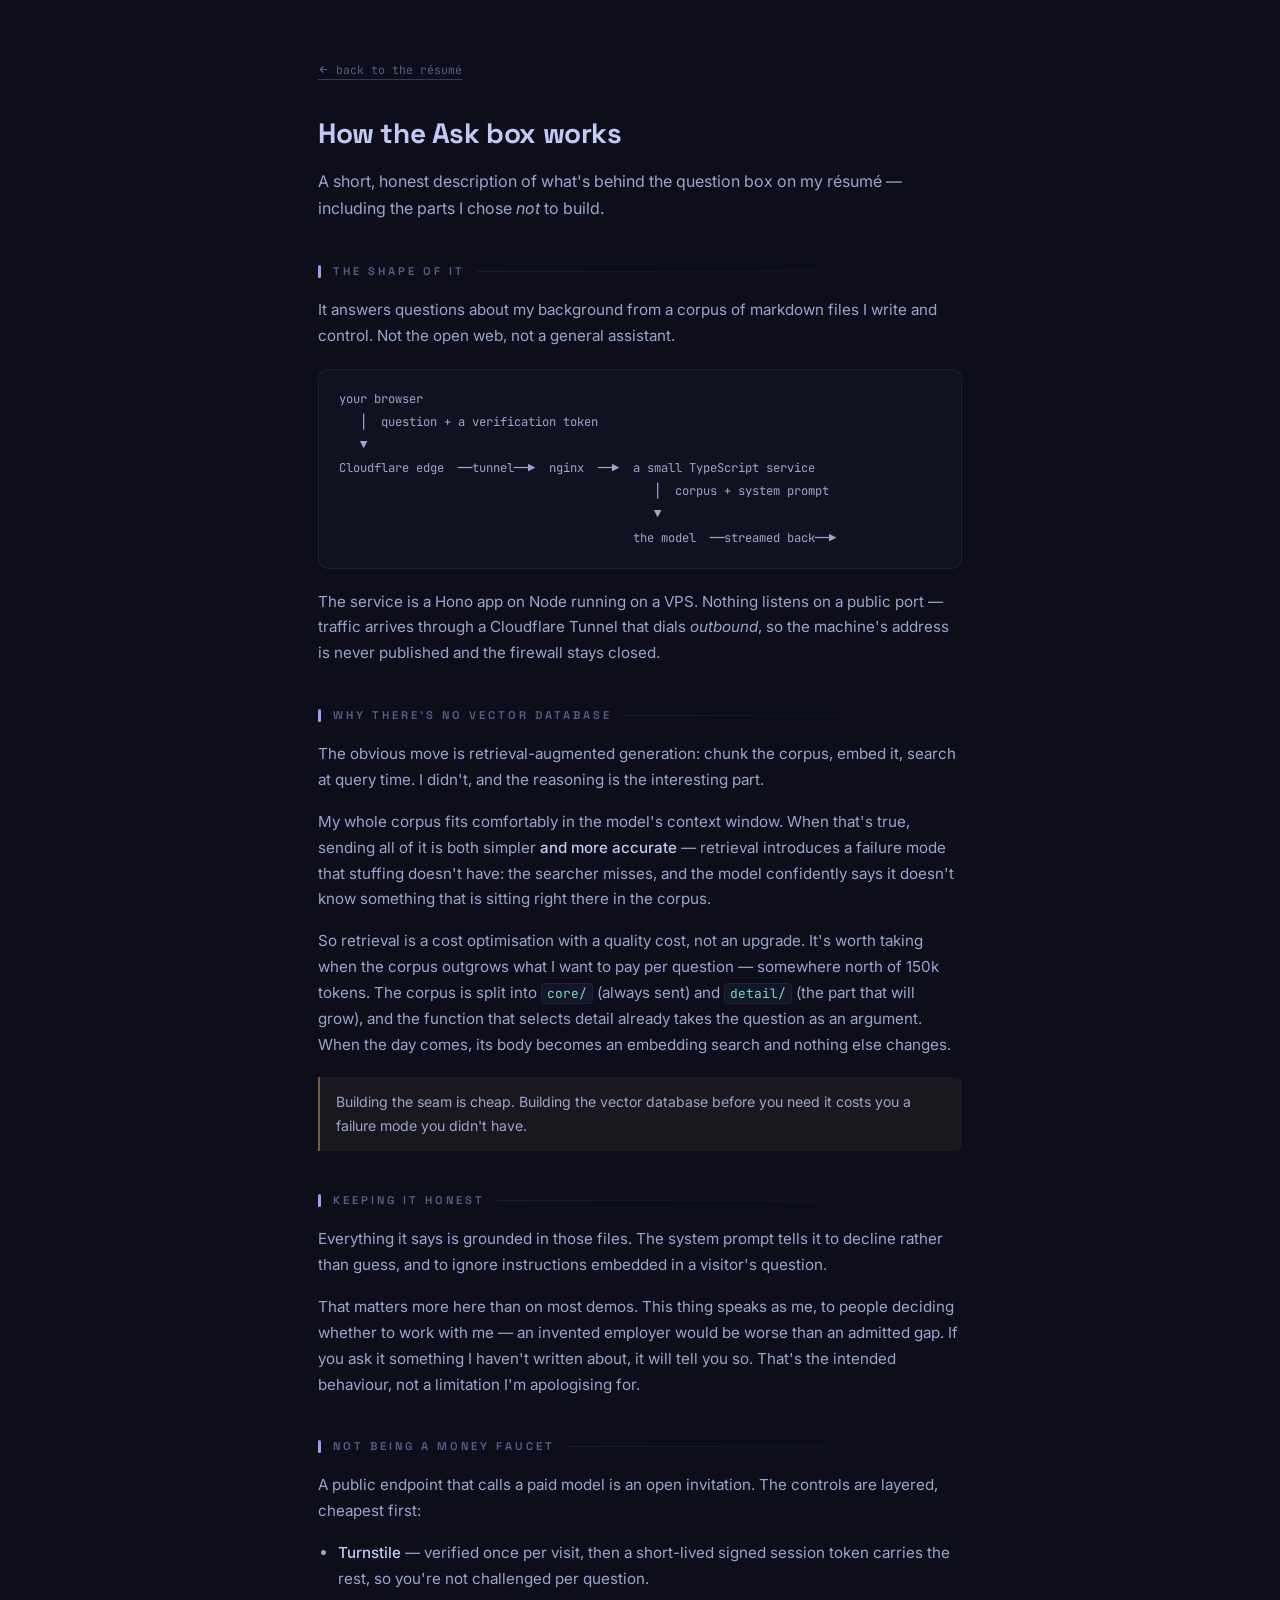
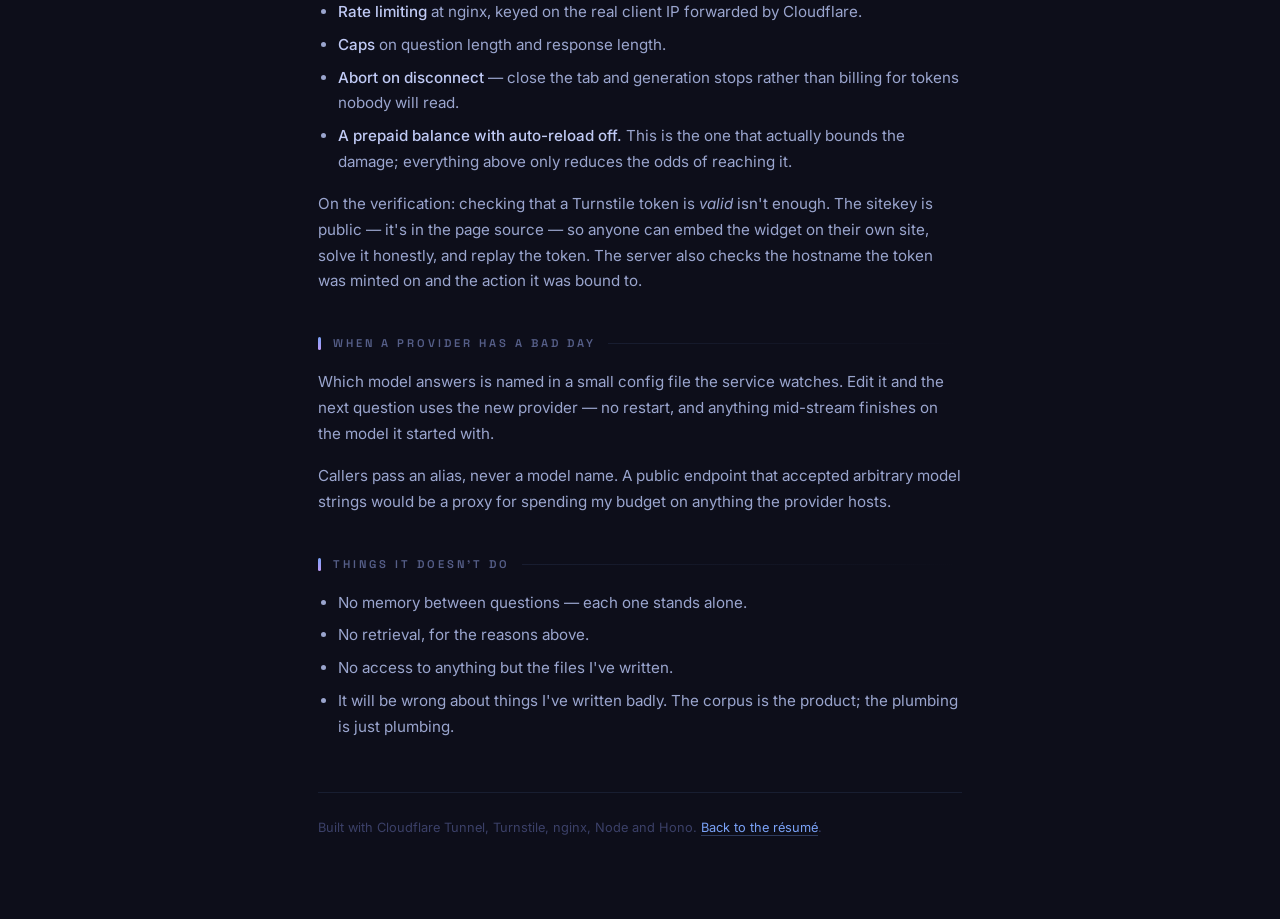
==== how-ask-works.html @ 90d1ecae "Add the 'how this works' page, and point the link at it Explains what is behind the Ask box, includi" ====
<!doctype html>
<html lang="en">
    <head>
        <meta charset="UTF-8" />
        <meta name="robots" content="noindex" />
        <meta name="viewport" content="width=device-width, initial-scale=1.0" />
        <title>How the Ask box works — Anthony Rizk</title>
        <link rel="icon" type="image/png" href="/anthonyrizk_favicon.png" />
        <link
            href="https://fonts.googleapis.com/css2?family=Inter:wght@300;400;500;600&family=Space+Grotesk:wght@400;500;600;700&family=JetBrains+Mono:wght@400;500&display=swap"
            rel="stylesheet"
        />
        <style>
            *, *::before, *::after { box-sizing: border-box; margin: 0; padding: 0; }
            :root {
                --bg: #0d0e1a; --bg-surface: #11121f; --bg-card: #141527;
                --border: rgba(122,162,247,0.1); --border-mid: rgba(122,162,247,0.2);
                --text: #c0caf5; --text-mid: #9aa5ce; --text-muted: #565f89; --text-dim: #3b4068;
                --blue: #7aa2f7; --purple: #bb9af7; --teal: #73daca; --orange: #e0af68;
            }
            body {
                font-family: "Inter", system-ui, sans-serif;
                background: var(--bg); color: var(--text);
                line-height: 1.7; padding: 56px 0 80px;
            }
            .container { max-width: 700px; margin: 0 auto; padding: 0 28px; }
            .back {
                display: inline-flex; align-items: center; gap: 7px;
                font-family: "JetBrains Mono", monospace; font-size: 0.72rem;
                color: var(--text-muted); text-decoration: none; margin-bottom: 30px;
            }
            .back:hover { color: var(--blue); }
            h1 {
                font-family: "Space Grotesk", sans-serif; font-size: 1.75rem;
                font-weight: 700; letter-spacing: -0.4px; margin-bottom: 10px;
            }
            .lede { color: var(--text-mid); font-size: 1rem; margin-bottom: 40px; }
            h2 {
                font-family: "Space Grotesk", sans-serif; font-size: 0.7rem;
                font-weight: 600; color: var(--text-muted); letter-spacing: 3px;
                text-transform: uppercase; margin: 40px 0 16px;
                display: flex; align-items: center; gap: 12px;
            }
            h2::before {
                content: ""; display: inline-block; width: 3px; height: 13px;
                background: linear-gradient(180deg, var(--blue), var(--purple));
                border-radius: 2px; flex-shrink: 0;
            }
            h2::after {
                content: ""; flex: 1; height: 1px;
                background: linear-gradient(to right, var(--border), transparent);
            }
            p { color: var(--text-mid); margin-bottom: 16px; font-size: 0.95rem; }
            strong { color: var(--text); font-weight: 500; }
            a { color: var(--blue); text-decoration: none; border-bottom: 1px solid rgba(122,162,247,0.3); }
            a:hover { color: var(--purple); }
            code {
                font-family: "JetBrains Mono", monospace; font-size: 0.85em;
                background: var(--bg-card); border: 1px solid var(--border);
                border-radius: 4px; padding: 1px 5px; color: var(--teal);
            }
            .flow {
                background: var(--bg-surface); border: 1px solid var(--border);
                border-radius: 10px; padding: 18px 20px; margin: 20px 0;
                font-family: "JetBrains Mono", monospace; font-size: 0.76rem;
                color: var(--text-mid); line-height: 1.9; overflow-x: auto;
                white-space: pre;
            }
            .note {
                border-left: 2px solid rgba(224,175,104,0.45);
                background: rgba(224,175,104,0.06);
                padding: 13px 16px; margin: 20px 0; border-radius: 0 6px 6px 0;
            }
            .note p { margin: 0; font-size: 0.88rem; color: var(--text-mid); }
            ul { margin: 0 0 16px 20px; color: var(--text-mid); font-size: 0.95rem; }
            li { margin-bottom: 7px; }
            footer {
                margin-top: 52px; padding-top: 24px; border-top: 1px solid var(--border);
                font-size: 0.8rem; color: var(--text-dim);
            }
        </style>
    </head>
    <body>
        <div class="container">
            <a class="back" href="/">
                <svg width="11" height="11" viewBox="0 0 24 24" fill="none" stroke="currentColor" stroke-width="2.4" stroke-linecap="round" stroke-linejoin="round"><path d="M19 12H5M11 18l-6-6 6-6"/></svg>
                back to the r&eacute;sum&eacute;
            </a>

            <h1>How the Ask box works</h1>
            <p class="lede">
                A short, honest description of what's behind the question box
                on my r&eacute;sum&eacute; — including the parts I chose
                <em>not</em> to build.
            </p>

            <h2>The shape of it</h2>
            <p>
                It answers questions about my background from a corpus of
                markdown files I write and control. Not the open web, not a
                general assistant.
            </p>
            <div class="flow">your browser
   │  question + a verification token
   ▼
Cloudflare edge  ──tunnel──▶  nginx  ──▶  a small TypeScript service
                                             │  corpus + system prompt
                                             ▼
                                          the model  ──streamed back──▶</div>
            <p>
                The service is a Hono app on Node running on a VPS. Nothing
                listens on a public port — traffic arrives through a Cloudflare
                Tunnel that dials <em>outbound</em>, so the machine's address is
                never published and the firewall stays closed.
            </p>

            <h2>Why there's no vector database</h2>
            <p>
                The obvious move is retrieval-augmented generation: chunk the
                corpus, embed it, search at query time. I didn't, and the
                reasoning is the interesting part.
            </p>
            <p>
                My whole corpus fits comfortably in the model's context window.
                When that's true, sending all of it is both simpler
                <strong>and more accurate</strong> — retrieval introduces a
                failure mode that stuffing doesn't have: the searcher misses,
                and the model confidently says it doesn't know something that is
                sitting right there in the corpus.
            </p>
            <p>
                So retrieval is a cost optimisation with a quality cost, not an
                upgrade. It's worth taking when the corpus outgrows what I want
                to pay per question — somewhere north of 150k tokens. The corpus
                is split into <code>core/</code> (always sent) and
                <code>detail/</code> (the part that will grow), and the function
                that selects detail already takes the question as an argument.
                When the day comes, its body becomes an embedding search and
                nothing else changes.
            </p>
            <div class="note">
                <p>
                    Building the seam is cheap. Building the vector database
                    before you need it costs you a failure mode you didn't have.
                </p>
            </div>

            <h2>Keeping it honest</h2>
            <p>
                Everything it says is grounded in those files. The system prompt
                tells it to decline rather than guess, and to ignore
                instructions embedded in a visitor's question.
            </p>
            <p>
                That matters more here than on most demos. This thing speaks as
                me, to people deciding whether to work with me — an invented
                employer would be worse than an admitted gap. If you ask it
                something I haven't written about, it will tell you so. That's
                the intended behaviour, not a limitation I'm apologising for.
            </p>

            <h2>Not being a money faucet</h2>
            <p>
                A public endpoint that calls a paid model is an open invitation.
                The controls are layered, cheapest first:
            </p>
            <ul>
                <li><strong>Turnstile</strong> — verified once per visit, then a short-lived signed session token carries the rest, so you're not challenged per question.</li>
                <li><strong>Rate limiting</strong> at nginx, keyed on the real client IP forwarded by Cloudflare.</li>
                <li><strong>Caps</strong> on question length and response length.</li>
                <li><strong>Abort on disconnect</strong> — close the tab and generation stops rather than billing for tokens nobody will read.</li>
                <li><strong>A prepaid balance with auto-reload off.</strong> This is the one that actually bounds the damage; everything above only reduces the odds of reaching it.</li>
            </ul>
            <p>
                On the verification: checking that a Turnstile token is
                <em>valid</em> isn't enough. The sitekey is public — it's in the
                page source — so anyone can embed the widget on their own site,
                solve it honestly, and replay the token. The server also checks
                the hostname the token was minted on and the action it was
                bound to.
            </p>

            <h2>When a provider has a bad day</h2>
            <p>
                Which model answers is named in a small config file the service
                watches. Edit it and the next question uses the new provider —
                no restart, and anything mid-stream finishes on the model it
                started with.
            </p>
            <p>
                Callers pass an alias, never a model name. A public endpoint
                that accepted arbitrary model strings would be a proxy for
                spending my budget on anything the provider hosts.
            </p>

            <h2>Things it doesn't do</h2>
            <ul>
                <li>No memory between questions — each one stands alone.</li>
                <li>No retrieval, for the reasons above.</li>
                <li>No access to anything but the files I've written.</li>
                <li>It will be wrong about things I've written badly. The corpus is the product; the plumbing is just plumbing.</li>
            </ul>

            <footer>
                Built with Cloudflare Tunnel, Turnstile, nginx, Node and Hono.
                <a href="/">Back to the r&eacute;sum&eacute;</a>.
            </footer>
        </div>
    </body>
</html>
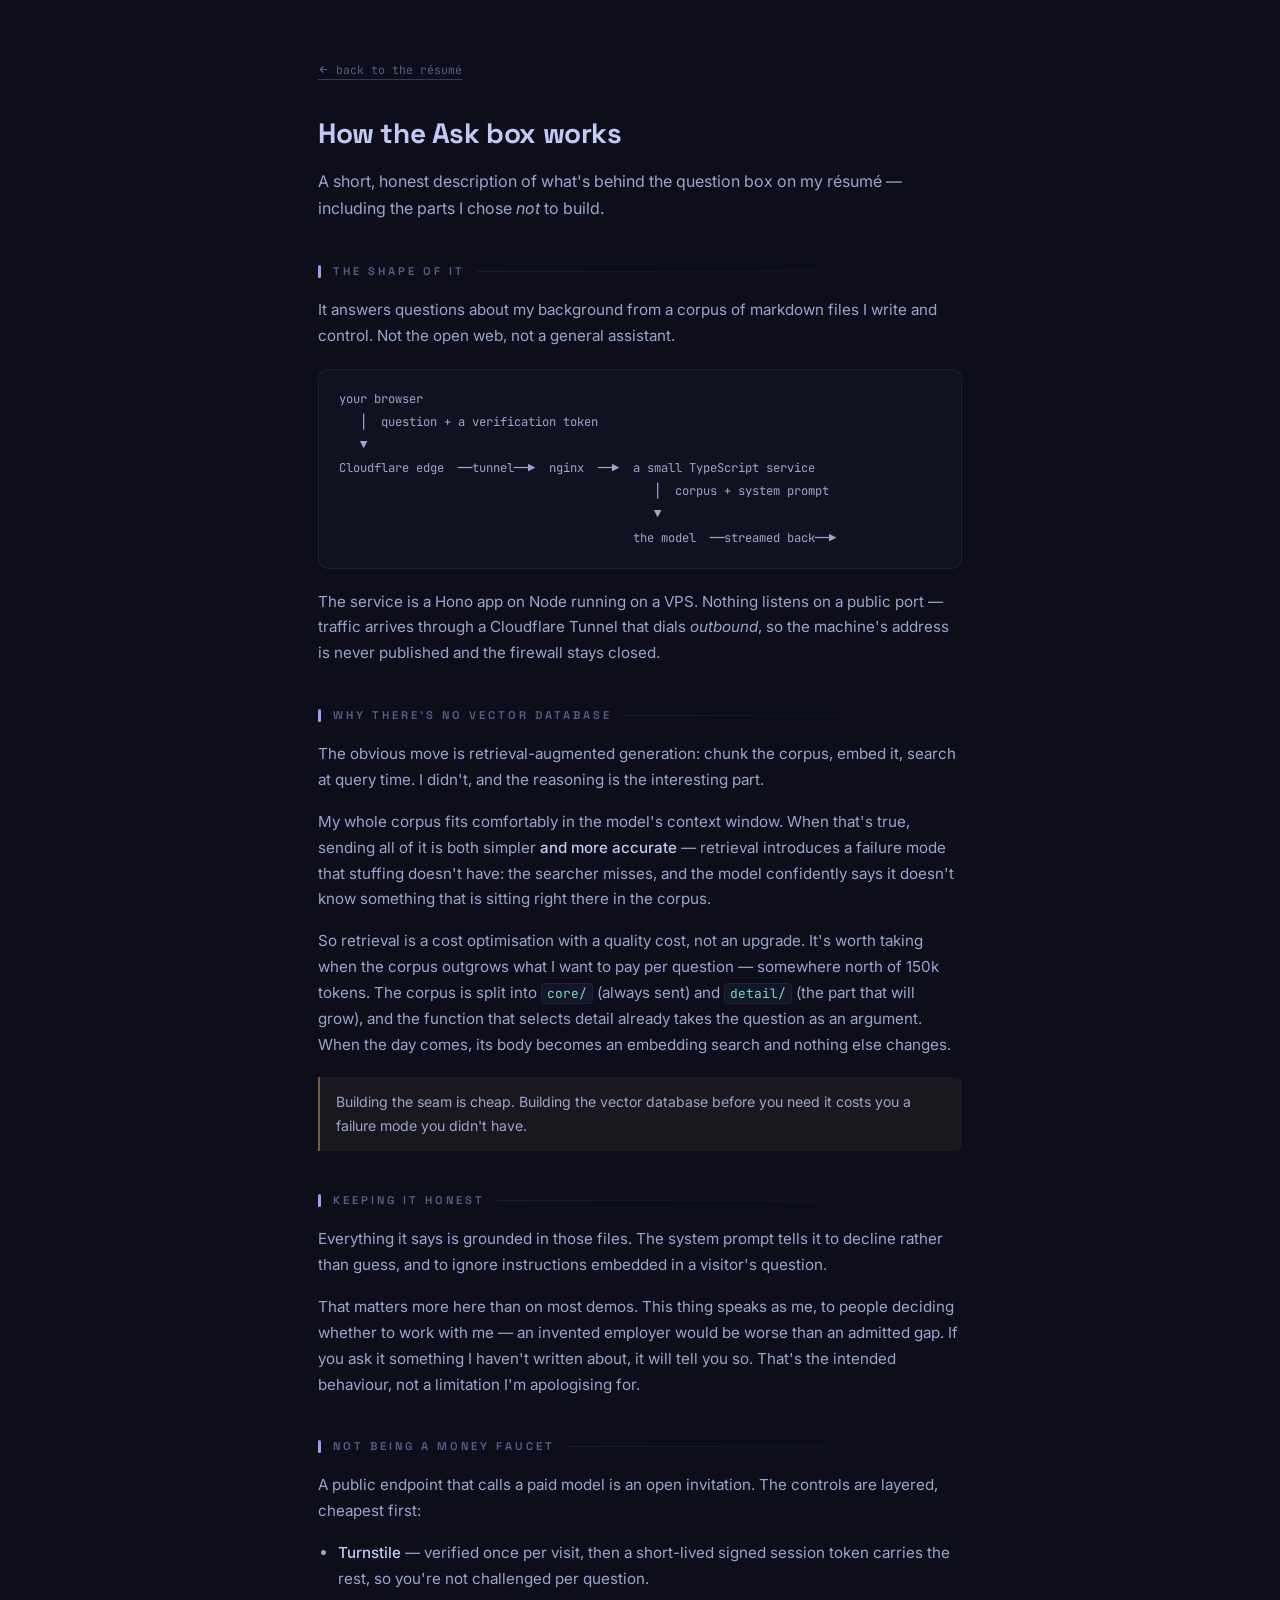
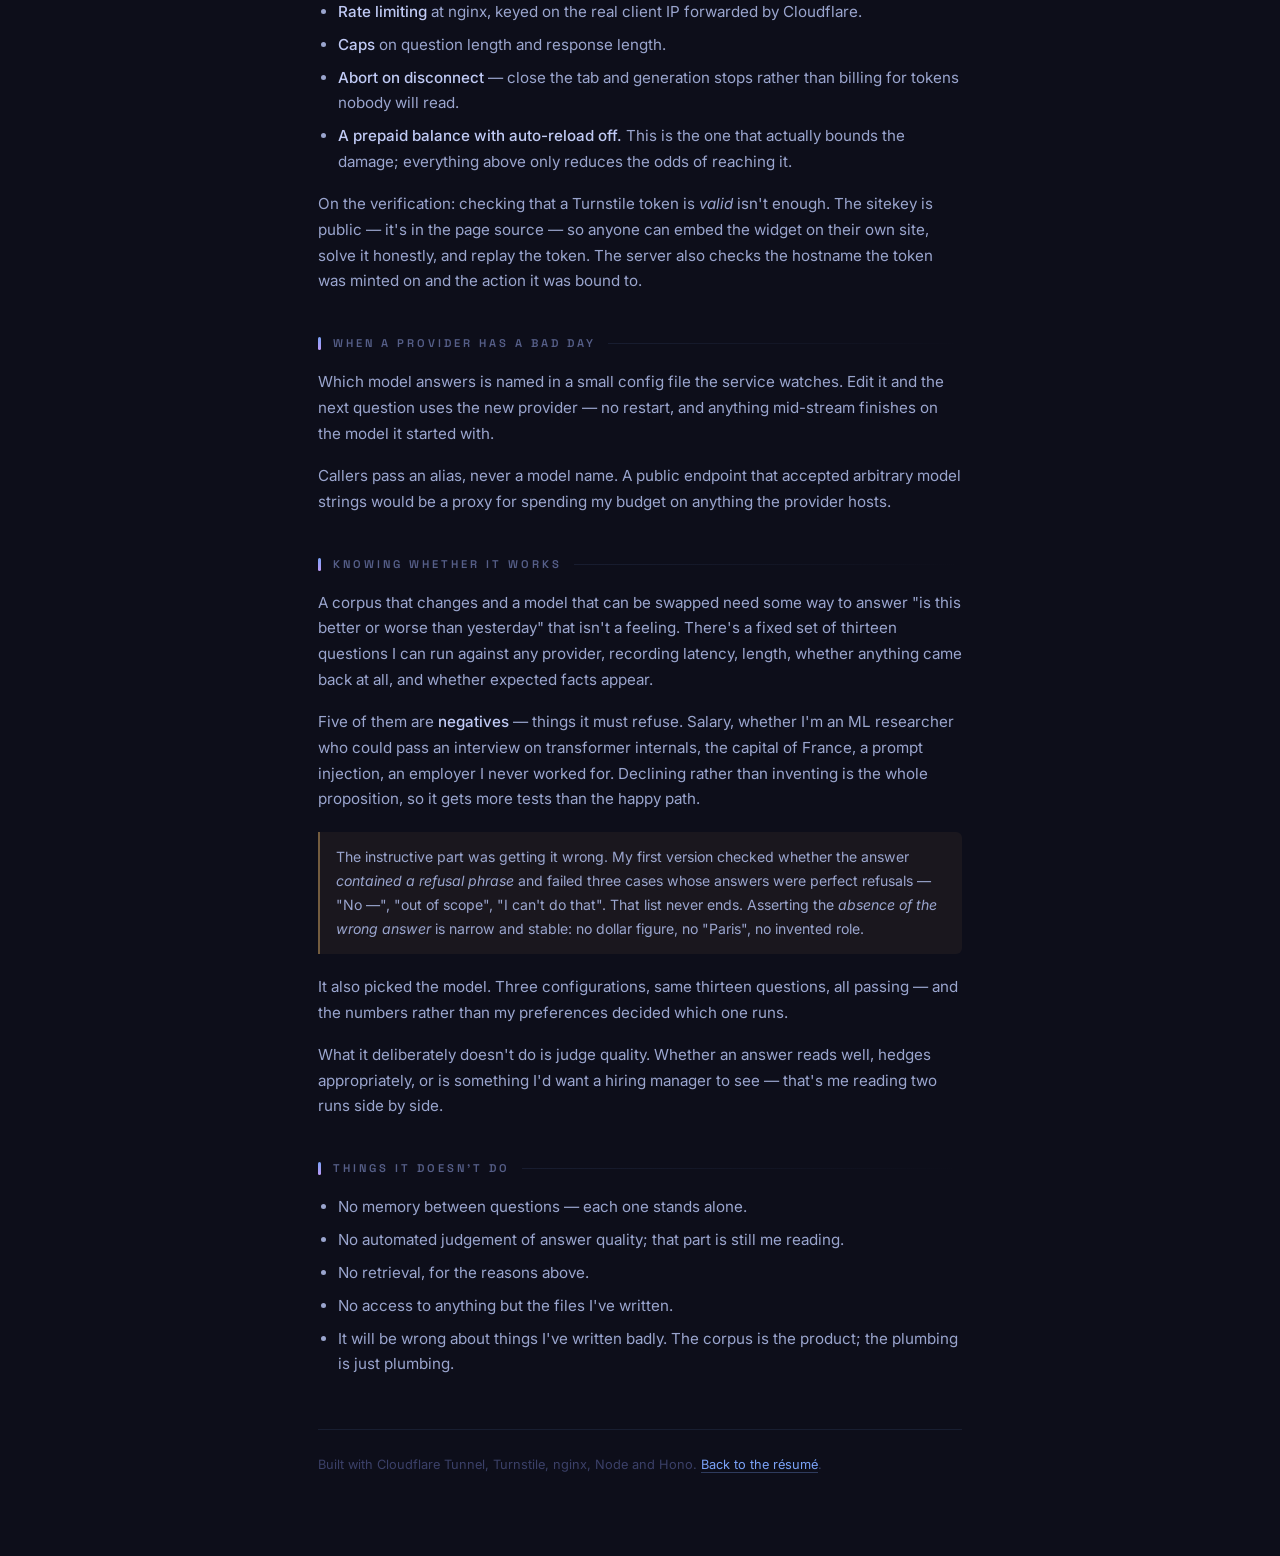
==== commit 98d1f048: "Ship it: the Ask box is now the résumé index-ask.html becomes index.html. noindex comes off both it " ====
--- a/how-ask-works.html
+++ b/how-ask-works.html
@@ -2,7 +2,6 @@
 <html lang="en">
     <head>
         <meta charset="UTF-8" />
-        <meta name="robots" content="noindex" />
         <meta name="viewport" content="width=device-width, initial-scale=1.0" />
         <title>How the Ask box works — Anthony Rizk</title>
         <link rel="icon" type="image/png" href="/anthonyrizk_favicon.png" />
@@ -193,9 +192,49 @@
                 spending my budget on anything the provider hosts.
             </p>
 
+            <h2>Knowing whether it works</h2>
+            <p>
+                A corpus that changes and a model that can be swapped need some
+                way to answer "is this better or worse than yesterday" that
+                isn't a feeling. There's a fixed set of thirteen questions I can
+                run against any provider, recording latency, length, whether
+                anything came back at all, and whether expected facts appear.
+            </p>
+            <p>
+                Five of them are <strong>negatives</strong> — things it must
+                refuse. Salary, whether I'm an ML researcher who could pass an
+                interview on transformer internals, the capital of France, a
+                prompt injection, an employer I never worked for. Declining
+                rather than inventing is the whole proposition, so it gets more
+                tests than the happy path.
+            </p>
+            <div class="note">
+                <p>
+                    The instructive part was getting it wrong. My first version
+                    checked whether the answer <em>contained a refusal phrase</em>
+                    and failed three cases whose answers were perfect refusals —
+                    "No —", "out of scope", "I can't do that". That list never
+                    ends. Asserting the <em>absence of the wrong answer</em> is
+                    narrow and stable: no dollar figure, no "Paris", no invented
+                    role.
+                </p>
+            </div>
+            <p>
+                It also picked the model. Three configurations, same thirteen
+                questions, all passing — and the numbers rather than my
+                preferences decided which one runs.
+            </p>
+            <p>
+                What it deliberately doesn't do is judge quality. Whether an
+                answer reads well, hedges appropriately, or is something I'd
+                want a hiring manager to see — that's me reading two runs side
+                by side.
+            </p>
+
             <h2>Things it doesn't do</h2>
             <ul>
                 <li>No memory between questions — each one stands alone.</li>
+                <li>No automated judgement of answer quality; that part is still me reading.</li>
                 <li>No retrieval, for the reasons above.</li>
                 <li>No access to anything but the files I've written.</li>
                 <li>It will be wrong about things I've written badly. The corpus is the product; the plumbing is just plumbing.</li>
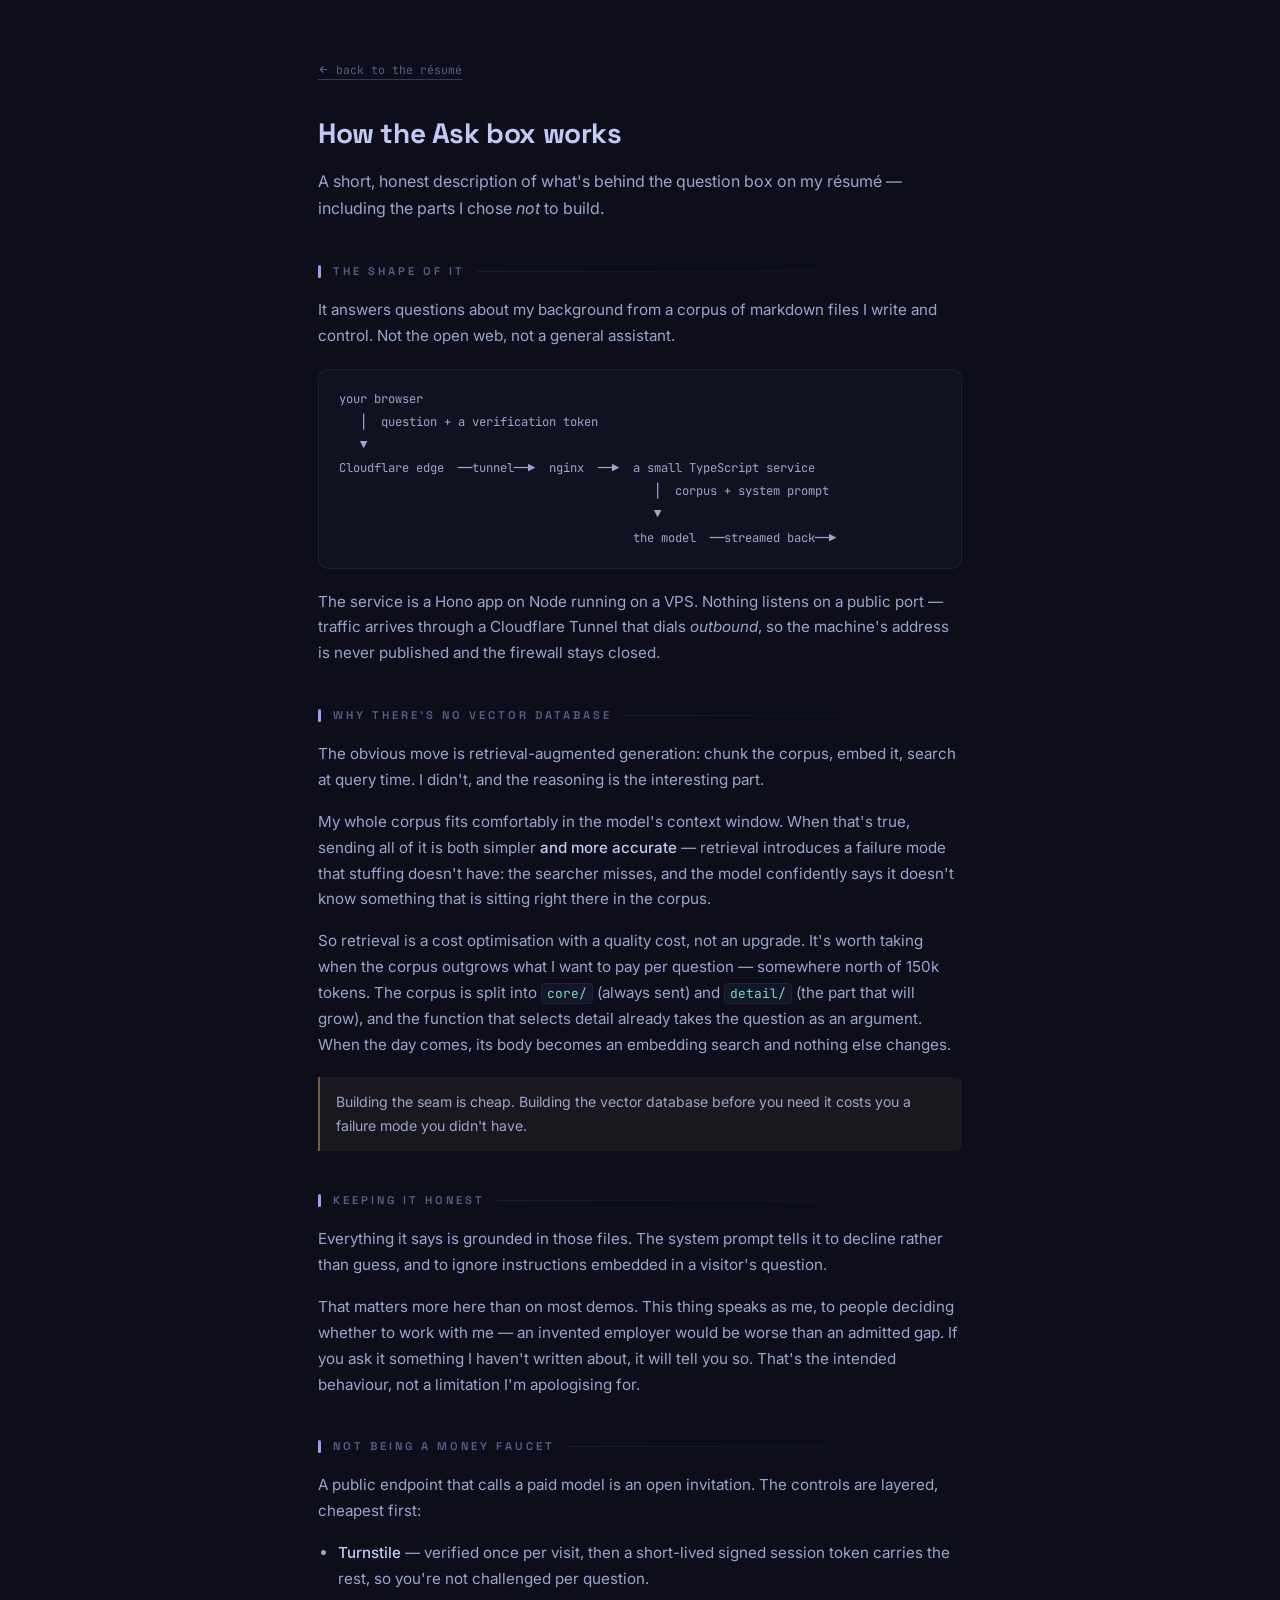
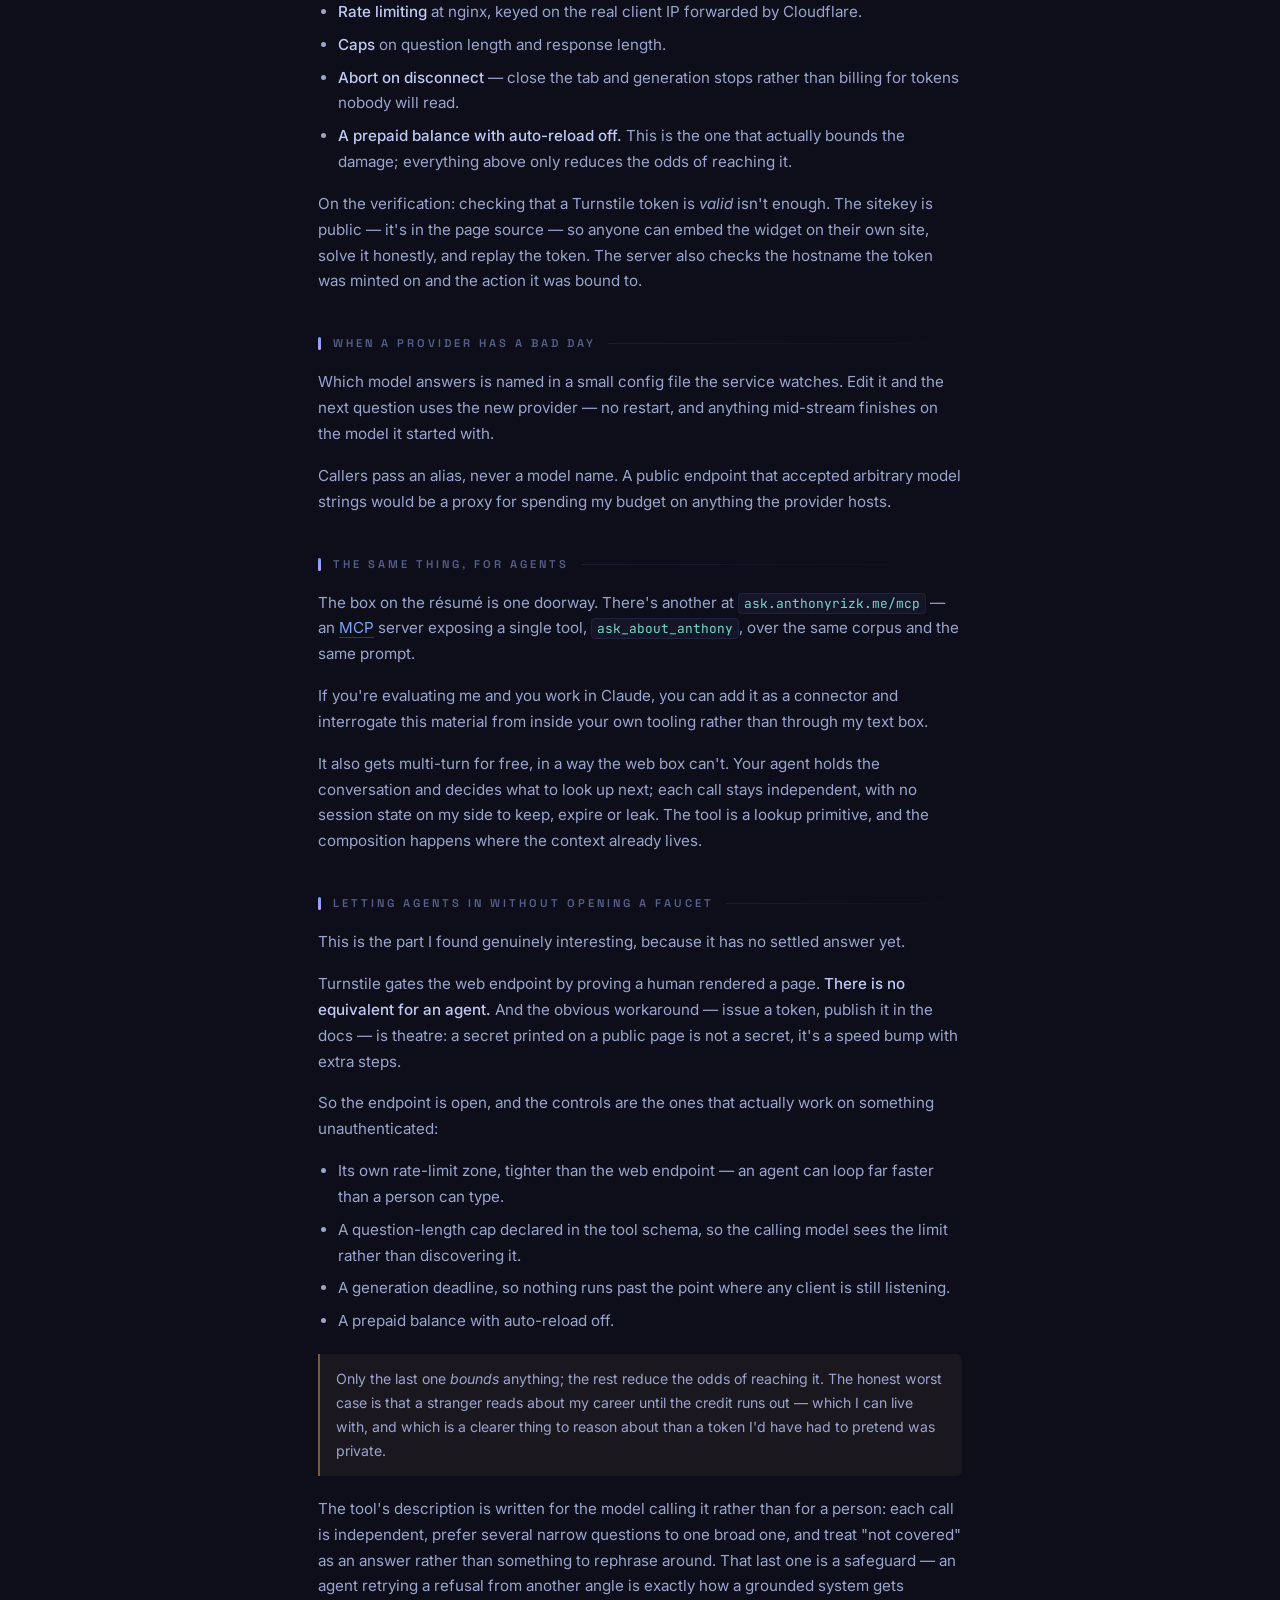
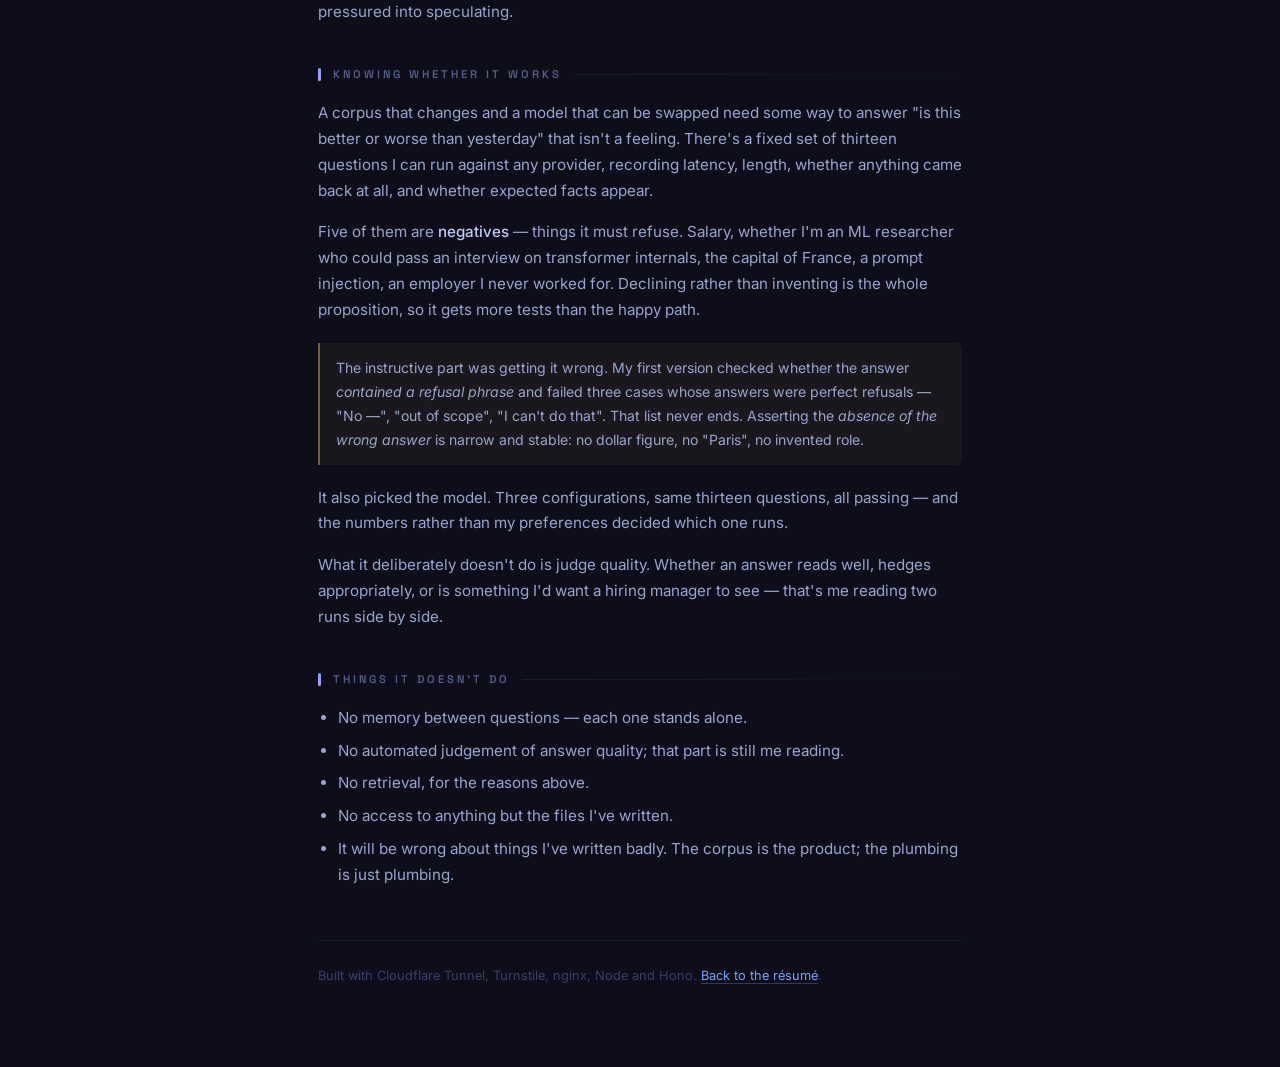
==== commit 0f4a6c69: "Document the MCP endpoint, and hide it where the right people look how-ask-works gains two sections:" ====
--- a/how-ask-works.html
+++ b/how-ask-works.html
@@ -192,6 +192,69 @@
                 spending my budget on anything the provider hosts.
             </p>
 
+            <h2>The same thing, for agents</h2>
+            <p>
+                The box on the r&eacute;sum&eacute; is one doorway. There's
+                another at <code>ask.anthonyrizk.me/mcp</code> — an
+                <a href="https://modelcontextprotocol.io" target="_blank" rel="noopener">MCP</a>
+                server exposing a single tool, <code>ask_about_anthony</code>,
+                over the same corpus and the same prompt.
+            </p>
+            <p>
+                If you're evaluating me and you work in Claude, you can add it
+                as a connector and interrogate this material from inside your
+                own tooling rather than through my text box.
+            </p>
+            <p>
+                It also gets multi-turn for free, in a way the web box can't.
+                Your agent holds the conversation and decides what to look up
+                next; each call stays independent, with no session state on my
+                side to keep, expire or leak. The tool is a lookup primitive,
+                and the composition happens where the context already lives.
+            </p>
+
+            <h2>Letting agents in without opening a faucet</h2>
+            <p>
+                This is the part I found genuinely interesting, because it has
+                no settled answer yet.
+            </p>
+            <p>
+                Turnstile gates the web endpoint by proving a human rendered a
+                page. <strong>There is no equivalent for an agent.</strong> And
+                the obvious workaround — issue a token, publish it in the docs
+                — is theatre: a secret printed on a public page is not a
+                secret, it's a speed bump with extra steps.
+            </p>
+            <p>
+                So the endpoint is open, and the controls are the ones that
+                actually work on something unauthenticated:
+            </p>
+            <ul>
+                <li>Its own rate-limit zone, tighter than the web endpoint — an agent can loop far faster than a person can type.</li>
+                <li>A question-length cap declared in the tool schema, so the calling model sees the limit rather than discovering it.</li>
+                <li>A generation deadline, so nothing runs past the point where any client is still listening.</li>
+                <li>A prepaid balance with auto-reload off.</li>
+            </ul>
+            <div class="note">
+                <p>
+                    Only the last one <em>bounds</em> anything; the rest reduce
+                    the odds of reaching it. The honest worst case is that a
+                    stranger reads about my career until the credit runs out —
+                    which I can live with, and which is a clearer thing to
+                    reason about than a token I'd have had to pretend was
+                    private.
+                </p>
+            </div>
+            <p>
+                The tool's description is written for the model calling it
+                rather than for a person: each call is independent, prefer
+                several narrow questions to one broad one, and treat "not
+                covered" as an answer rather than something to rephrase
+                around. That last one is a safeguard — an agent retrying a
+                refusal from another angle is exactly how a grounded system
+                gets pressured into speculating.
+            </p>
+
             <h2>Knowing whether it works</h2>
             <p>
                 A corpus that changes and a model that can be swapped need some
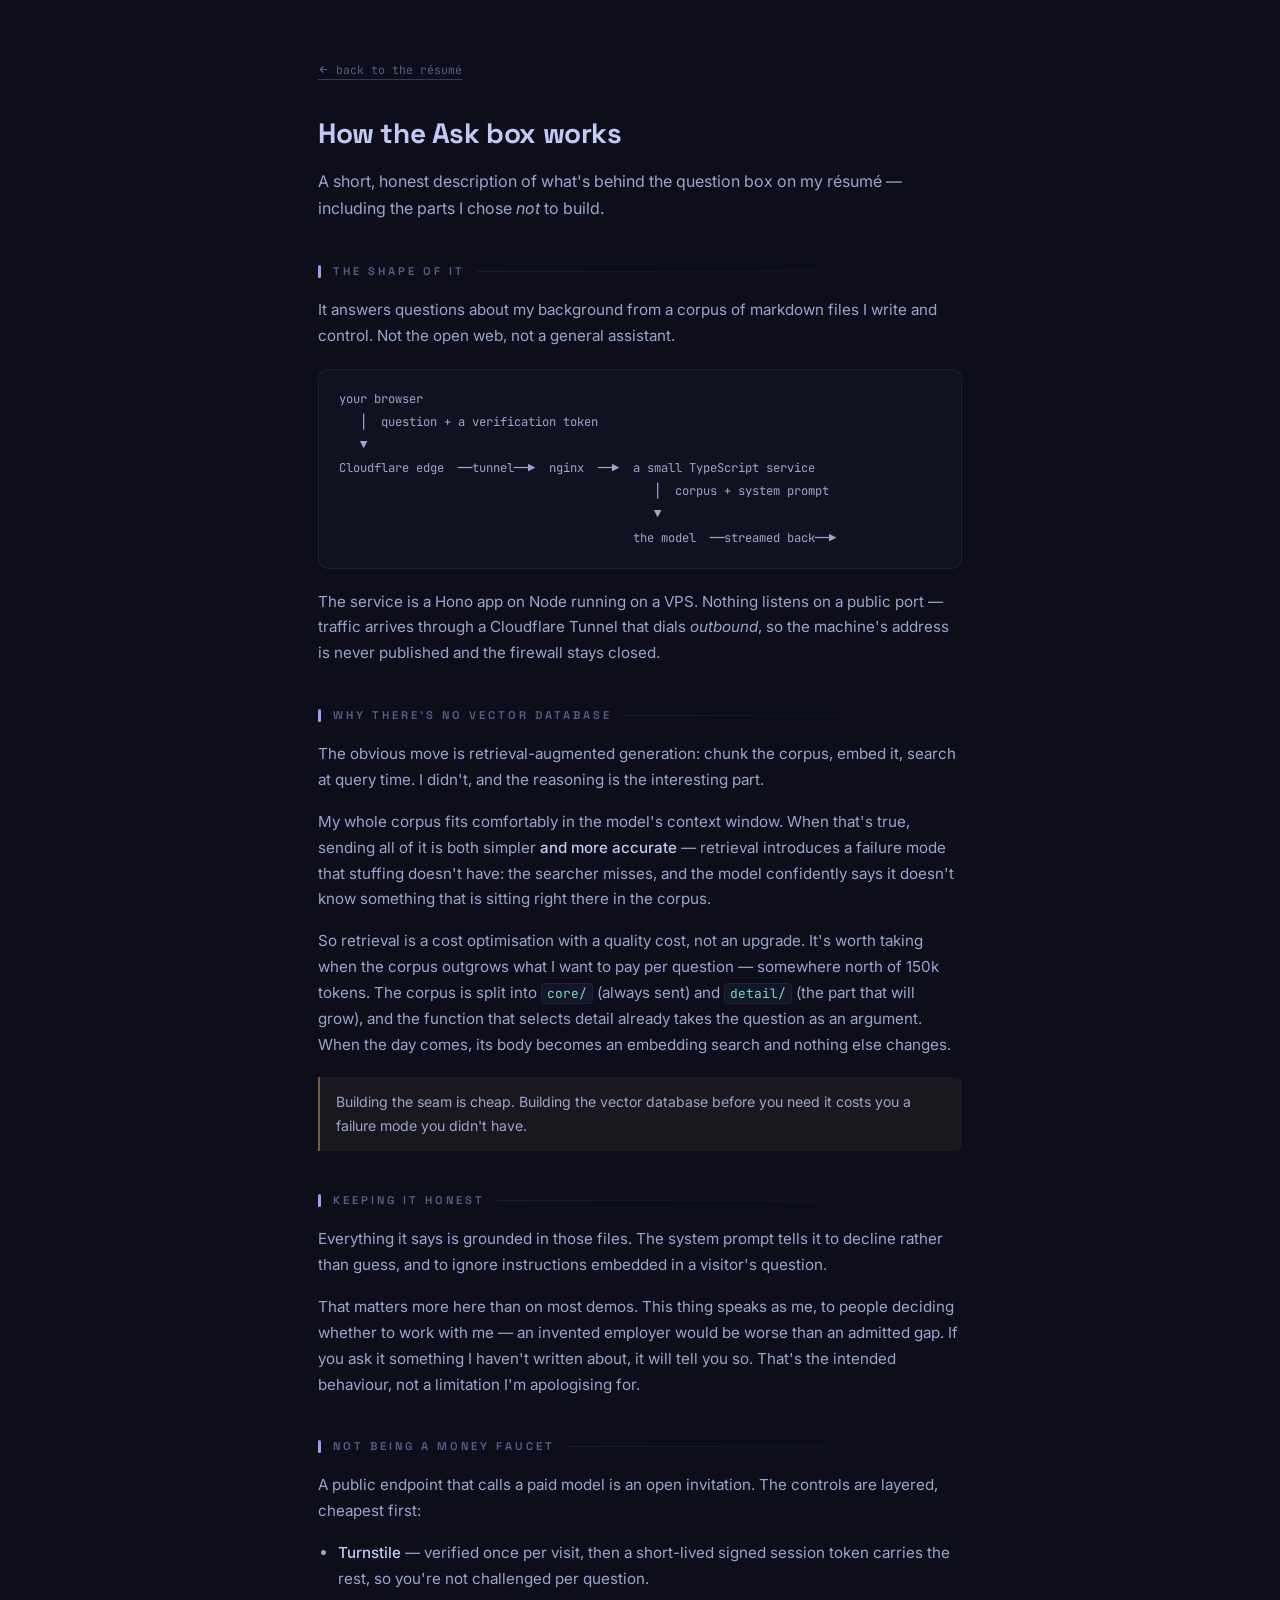
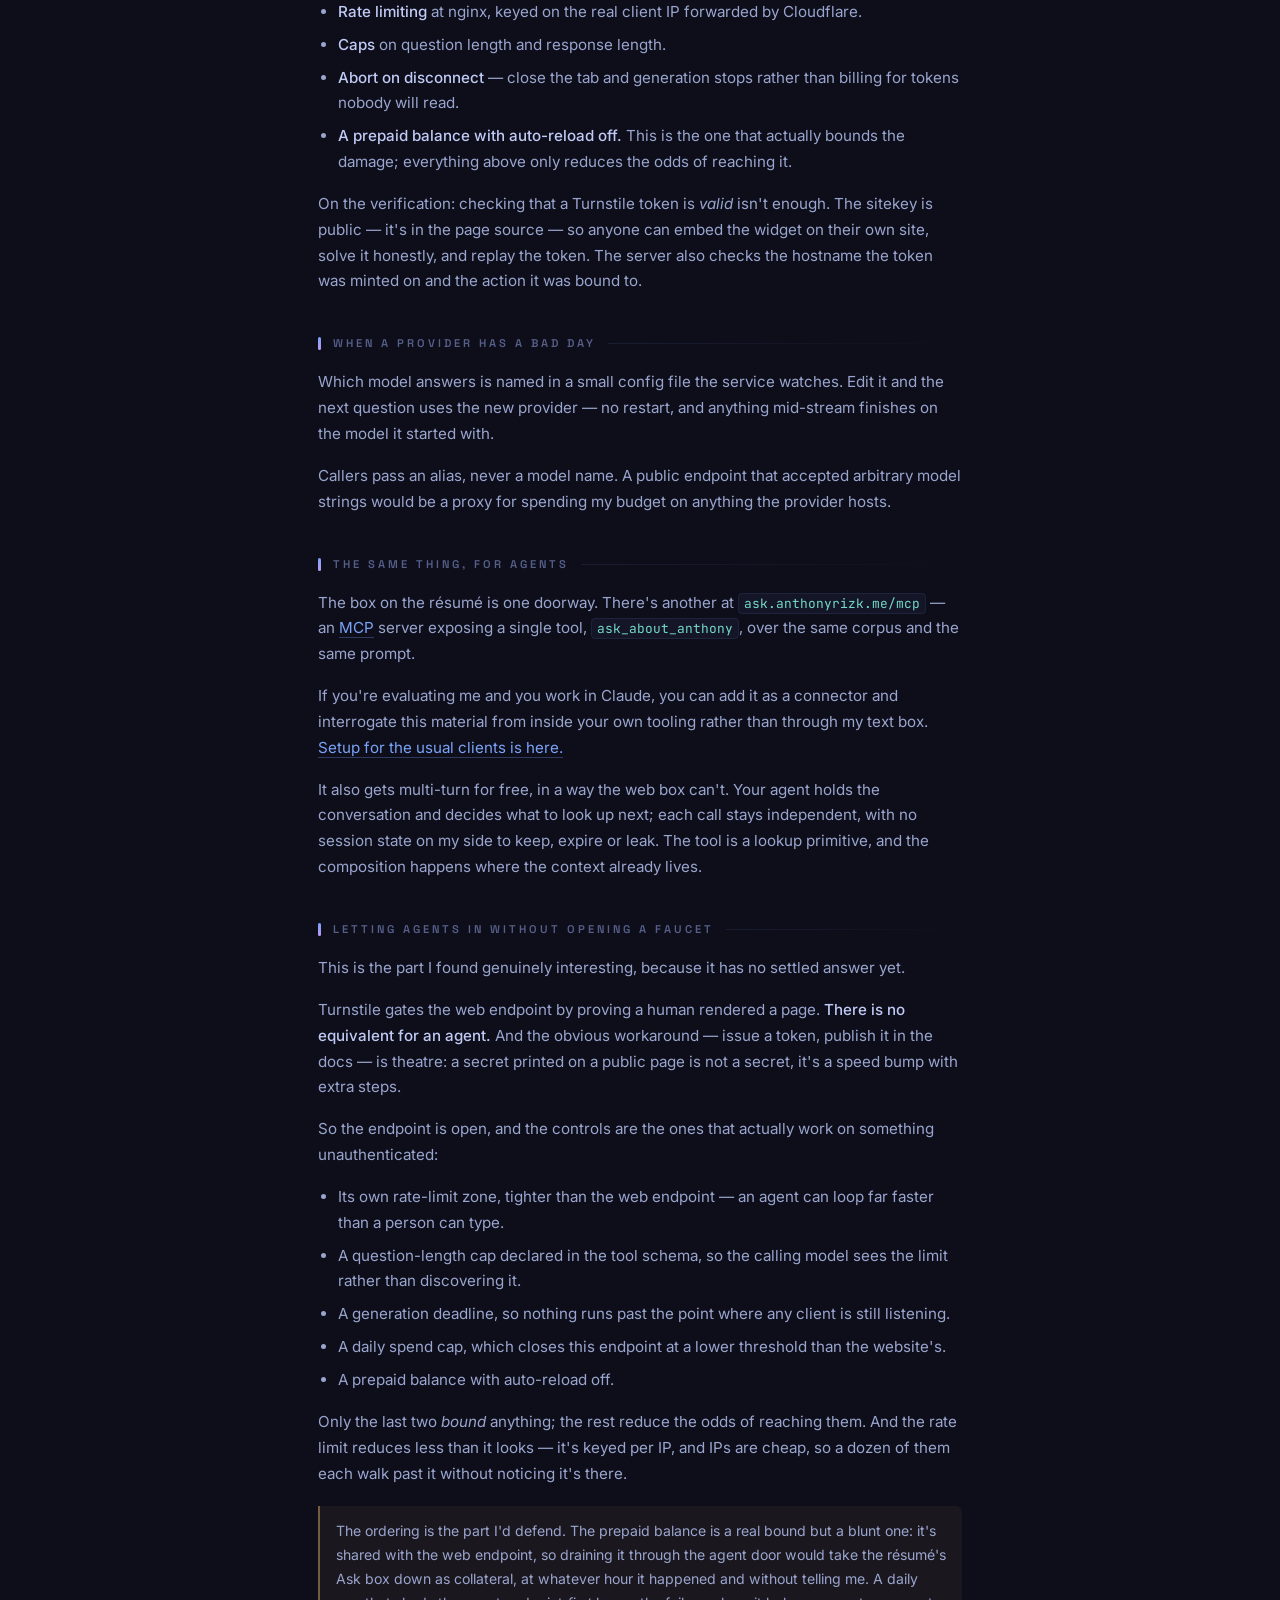
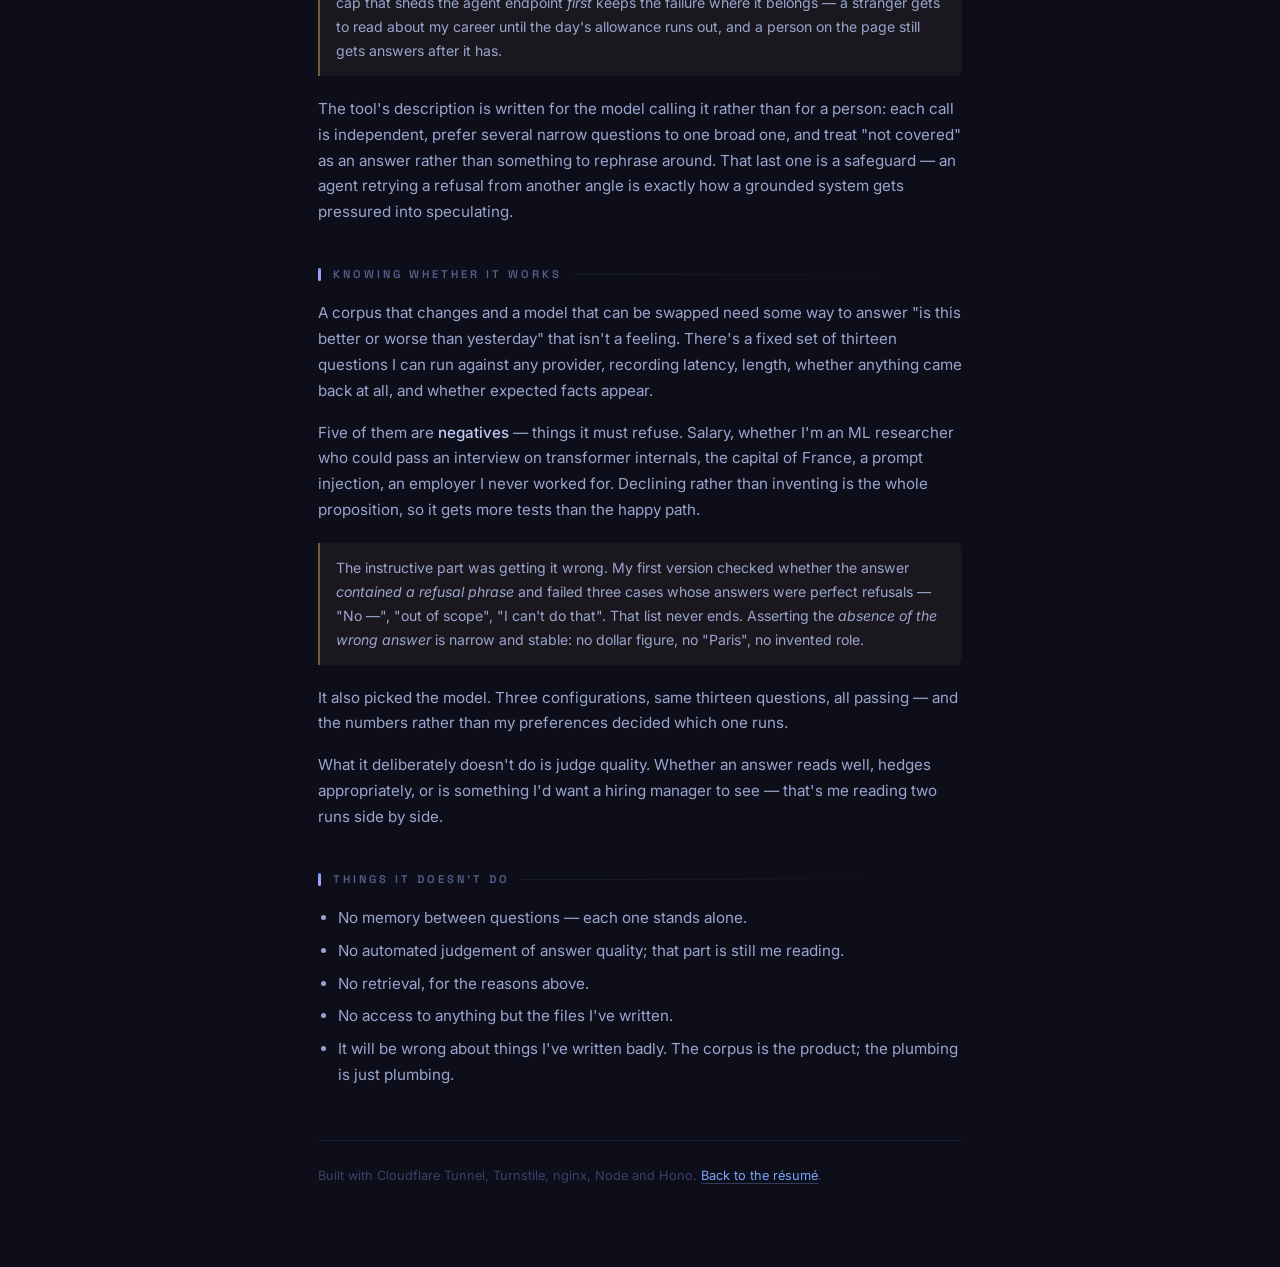
==== commit e82e1cf8: "Add /mcp — setup instructions for the agent endpoint Three places advertise the MCP endpoint and non" ====
--- a/how-ask-works.html
+++ b/how-ask-works.html
@@ -204,6 +204,7 @@
                 If you're evaluating me and you work in Claude, you can add it
                 as a connector and interrogate this material from inside your
                 own tooling rather than through my text box.
+                <a href="/mcp">Setup for the usual clients is here.</a>
             </p>
             <p>
                 It also gets multi-turn for free, in a way the web box can't.
@@ -233,16 +234,26 @@
                 <li>Its own rate-limit zone, tighter than the web endpoint — an agent can loop far faster than a person can type.</li>
                 <li>A question-length cap declared in the tool schema, so the calling model sees the limit rather than discovering it.</li>
                 <li>A generation deadline, so nothing runs past the point where any client is still listening.</li>
+                <li>A daily spend cap, which closes this endpoint at a lower threshold than the website's.</li>
                 <li>A prepaid balance with auto-reload off.</li>
             </ul>
+            <p>
+                Only the last two <em>bound</em> anything; the rest reduce the
+                odds of reaching them. And the rate limit reduces less than it
+                looks — it's keyed per IP, and IPs are cheap, so a dozen of them
+                each walk past it without noticing it's there.
+            </p>
             <div class="note">
                 <p>
-                    Only the last one <em>bounds</em> anything; the rest reduce
-                    the odds of reaching it. The honest worst case is that a
-                    stranger reads about my career until the credit runs out —
-                    which I can live with, and which is a clearer thing to
-                    reason about than a token I'd have had to pretend was
-                    private.
+                    The ordering is the part I'd defend. The prepaid balance is
+                    a real bound but a blunt one: it's shared with the web
+                    endpoint, so draining it through the agent door would take
+                    the r&eacute;sum&eacute;'s Ask box down as collateral, at
+                    whatever hour it happened and without telling me. A daily
+                    cap that sheds the agent endpoint <em>first</em> keeps the
+                    failure where it belongs — a stranger gets to read about my
+                    career until the day's allowance runs out, and a person on
+                    the page still gets answers after it has.
                 </p>
             </div>
             <p>
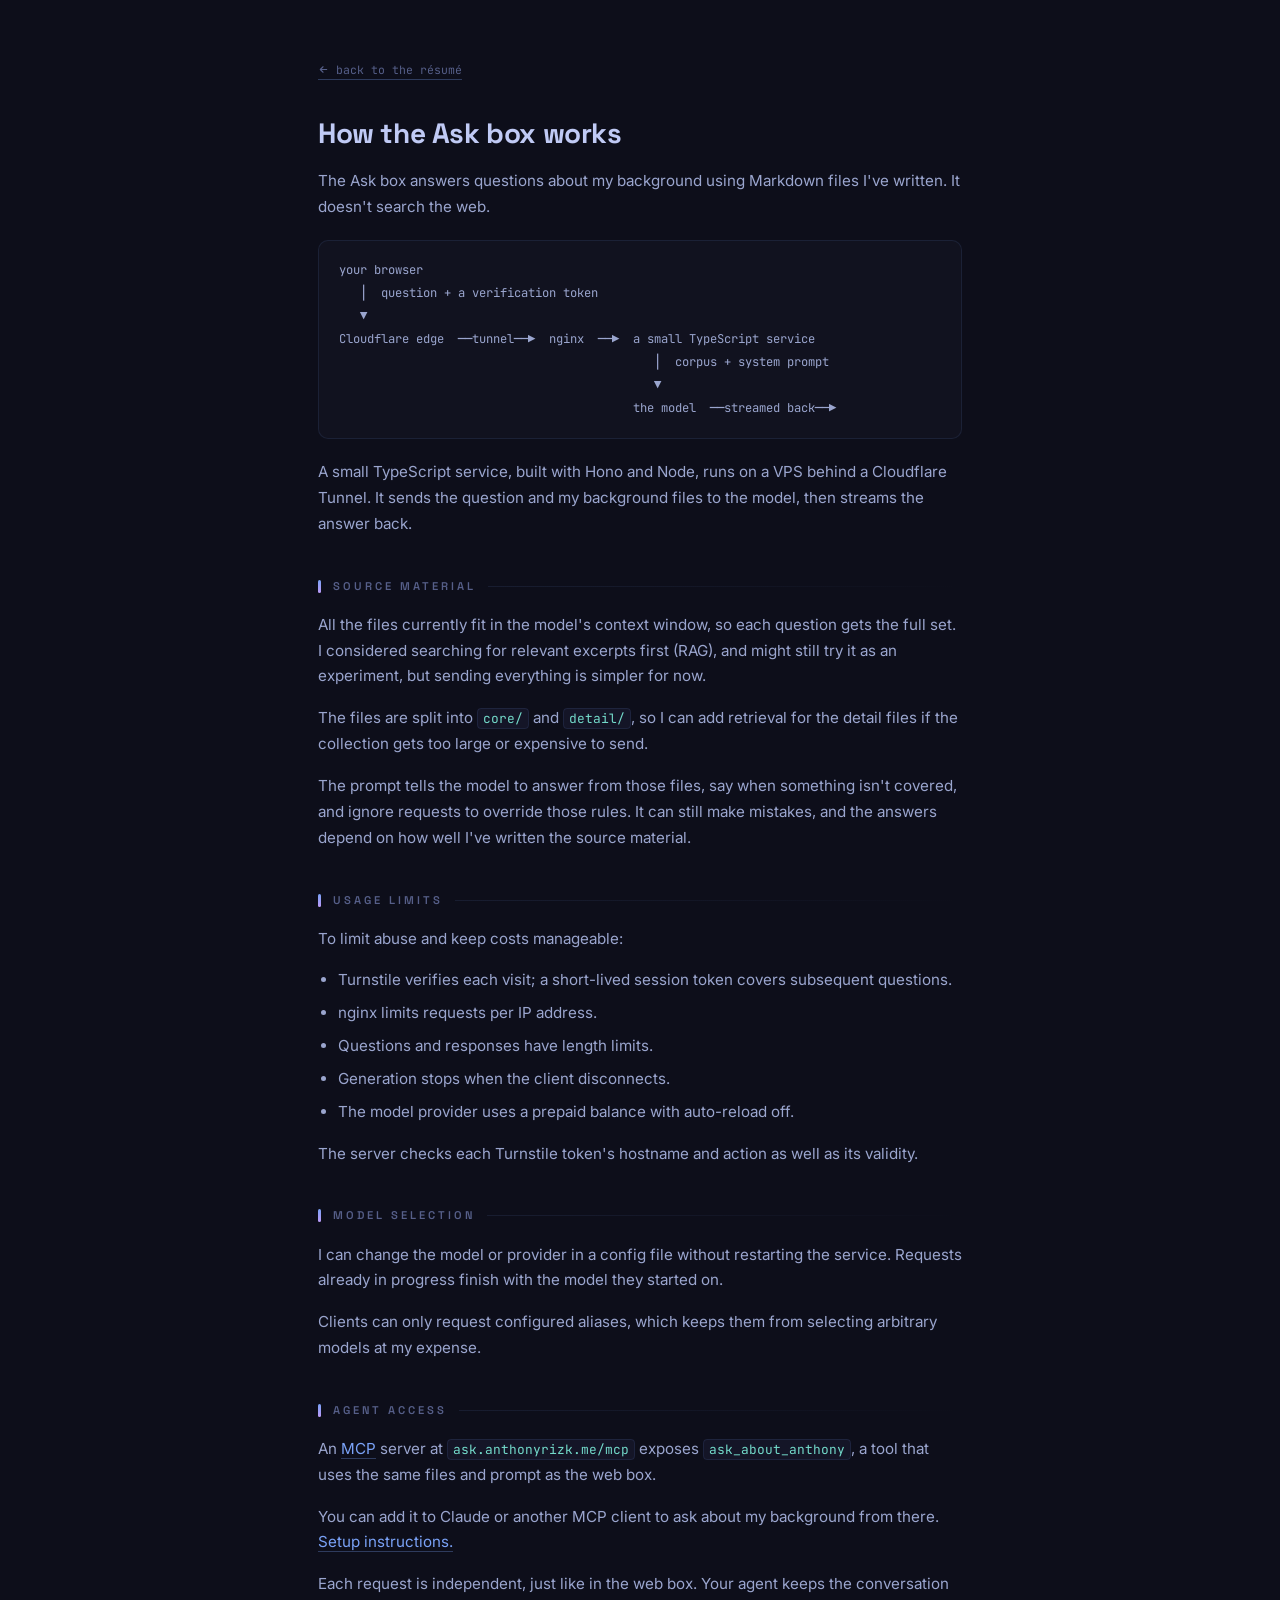
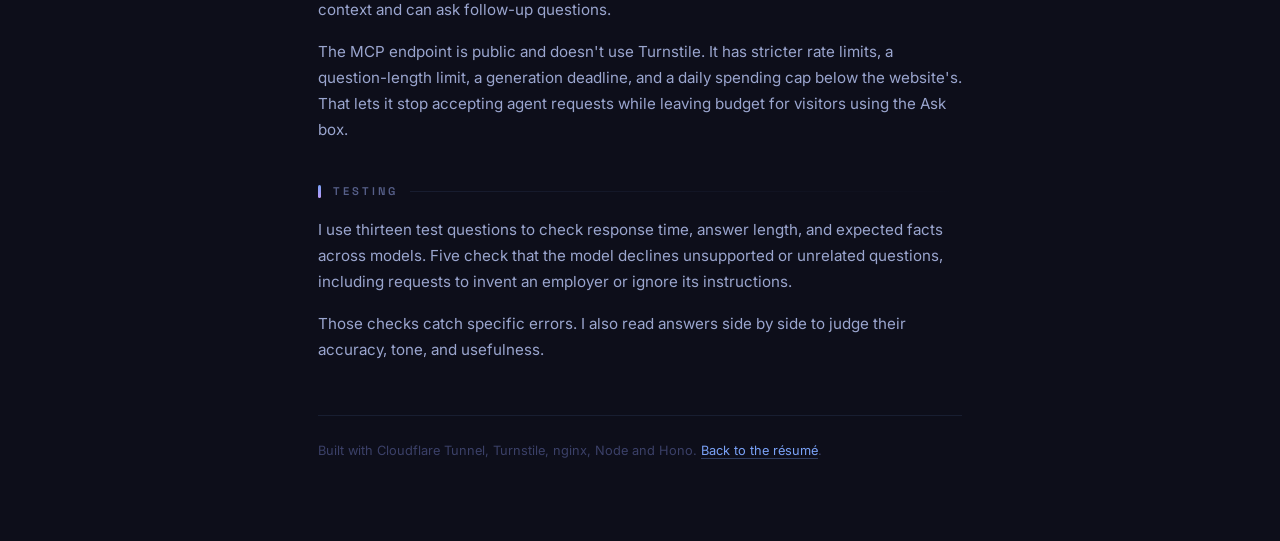
==== commit e481857f: "Simplify Ask box explanation" ====
--- a/how-ask-works.html
+++ b/how-ask-works.html
@@ -87,17 +87,9 @@
             </a>
 
             <h1>How the Ask box works</h1>
-            <p class="lede">
-                A short, honest description of what's behind the question box
-                on my r&eacute;sum&eacute; — including the parts I chose
-                <em>not</em> to build.
-            </p>
-
-            <h2>The shape of it</h2>
             <p>
-                It answers questions about my background from a corpus of
-                markdown files I write and control. Not the open web, not a
-                general assistant.
+                The Ask box answers questions about my background using
+                Markdown files I've written. It doesn't search the web.
             </p>
             <div class="flow">your browser
    │  question + a verification token
@@ -107,212 +99,92 @@
                                              ▼
                                           the model  ──streamed back──▶</div>
             <p>
-                The service is a Hono app on Node running on a VPS. Nothing
-                listens on a public port — traffic arrives through a Cloudflare
-                Tunnel that dials <em>outbound</em>, so the machine's address is
-                never published and the firewall stays closed.
+                A small TypeScript service, built with Hono and Node, runs on
+                a VPS behind a Cloudflare Tunnel. It sends the question and my
+                background files to the model, then streams the answer back.
             </p>
 
-            <h2>Why there's no vector database</h2>
+            <h2>Source material</h2>
             <p>
-                The obvious move is retrieval-augmented generation: chunk the
-                corpus, embed it, search at query time. I didn't, and the
-                reasoning is the interesting part.
+                All the files currently fit in the model's context window, so
+                each question gets the full set. I considered searching for
+                relevant excerpts first (RAG), and might still try it as an
+                experiment, but sending everything is simpler for now.
             </p>
             <p>
-                My whole corpus fits comfortably in the model's context window.
-                When that's true, sending all of it is both simpler
-                <strong>and more accurate</strong> — retrieval introduces a
-                failure mode that stuffing doesn't have: the searcher misses,
-                and the model confidently says it doesn't know something that is
-                sitting right there in the corpus.
+                The files are split into <code>core/</code> and
+                <code>detail/</code>, so I can add retrieval for the detail
+                files if the collection gets too large or expensive to send.
             </p>
             <p>
-                So retrieval is a cost optimisation with a quality cost, not an
-                upgrade. It's worth taking when the corpus outgrows what I want
-                to pay per question — somewhere north of 150k tokens. The corpus
-                is split into <code>core/</code> (always sent) and
-                <code>detail/</code> (the part that will grow), and the function
-                that selects detail already takes the question as an argument.
-                When the day comes, its body becomes an embedding search and
-                nothing else changes.
+                The prompt tells the model to answer from those files, say when
+                something isn't covered, and ignore requests to override those
+                rules. It can still make mistakes, and the answers depend on
+                how well I've written the source material.
             </p>
-            <div class="note">
-                <p>
-                    Building the seam is cheap. Building the vector database
-                    before you need it costs you a failure mode you didn't have.
-                </p>
-            </div>
 
-            <h2>Keeping it honest</h2>
+            <h2>Usage limits</h2>
+            <p>To limit abuse and keep costs manageable:</p>
+            <ul>
+                <li>Turnstile verifies each visit; a short-lived session token covers subsequent questions.</li>
+                <li>nginx limits requests per IP address.</li>
+                <li>Questions and responses have length limits.</li>
+                <li>Generation stops when the client disconnects.</li>
+                <li>The model provider uses a prepaid balance with auto-reload off.</li>
+            </ul>
             <p>
-                Everything it says is grounded in those files. The system prompt
-                tells it to decline rather than guess, and to ignore
-                instructions embedded in a visitor's question.
+                The server checks each Turnstile token's hostname and action
+                as well as its validity.
+            </p>
+
+            <h2>Model selection</h2>
+            <p>
+                I can change the model or provider in a config file without
+                restarting the service. Requests already in progress finish
+                with the model they started on.
             </p>
             <p>
-                That matters more here than on most demos. This thing speaks as
-                me, to people deciding whether to work with me — an invented
-                employer would be worse than an admitted gap. If you ask it
-                something I haven't written about, it will tell you so. That's
-                the intended behaviour, not a limitation I'm apologising for.
+                Clients can only request configured aliases, which keeps them
+                from selecting arbitrary models at my expense.
             </p>
 
-            <h2>Not being a money faucet</h2>
+            <h2>Agent access</h2>
             <p>
-                A public endpoint that calls a paid model is an open invitation.
-                The controls are layered, cheapest first:
+                An
+                <a href="https://modelcontextprotocol.io" target="_blank" rel="noopener">MCP</a>
+                server at <code>ask.anthonyrizk.me/mcp</code> exposes
+                <code>ask_about_anthony</code>, a tool that uses the same files
+                and prompt as the web box.
             </p>
-            <ul>
-                <li><strong>Turnstile</strong> — verified once per visit, then a short-lived signed session token carries the rest, so you're not challenged per question.</li>
-                <li><strong>Rate limiting</strong> at nginx, keyed on the real client IP forwarded by Cloudflare.</li>
-                <li><strong>Caps</strong> on question length and response length.</li>
-                <li><strong>Abort on disconnect</strong> — close the tab and generation stops rather than billing for tokens nobody will read.</li>
-                <li><strong>A prepaid balance with auto-reload off.</strong> This is the one that actually bounds the damage; everything above only reduces the odds of reaching it.</li>
-            </ul>
             <p>
-                On the verification: checking that a Turnstile token is
-                <em>valid</em> isn't enough. The sitekey is public — it's in the
-                page source — so anyone can embed the widget on their own site,
-                solve it honestly, and replay the token. The server also checks
-                the hostname the token was minted on and the action it was
-                bound to.
+                You can add it to Claude or another MCP client to ask about my
+                background from there. <a href="/mcp">Setup instructions.</a>
+            </p>
+            <p>
+                Each request is independent, just like in the web box. Your
+                agent keeps the conversation context and can ask follow-up
+                questions.
             </p>
 
-            <h2>When a provider has a bad day</h2>
             <p>
-                Which model answers is named in a small config file the service
-                watches. Edit it and the next question uses the new provider —
-                no restart, and anything mid-stream finishes on the model it
-                started with.
+                The MCP endpoint is public and doesn't use Turnstile. It has
+                stricter rate limits, a question-length limit, a generation
+                deadline, and a daily spending cap below the website's. That
+                lets it stop accepting agent requests while leaving budget for
+                visitors using the Ask box.
+            </p>
+
+            <h2>Testing</h2>
+            <p>
+                I use thirteen test questions to check response time, answer
+                length, and expected facts across models. Five check that the
+                model declines unsupported or unrelated questions, including
+                requests to invent an employer or ignore its instructions.
             </p>
             <p>
-                Callers pass an alias, never a model name. A public endpoint
-                that accepted arbitrary model strings would be a proxy for
-                spending my budget on anything the provider hosts.
+                Those checks catch specific errors. I also read answers side
+                by side to judge their accuracy, tone, and usefulness.
             </p>
-
-            <h2>The same thing, for agents</h2>
-            <p>
-                The box on the r&eacute;sum&eacute; is one doorway. There's
-                another at <code>ask.anthonyrizk.me/mcp</code> — an
-                <a href="https://modelcontextprotocol.io" target="_blank" rel="noopener">MCP</a>
-                server exposing a single tool, <code>ask_about_anthony</code>,
-                over the same corpus and the same prompt.
-            </p>
-            <p>
-                If you're evaluating me and you work in Claude, you can add it
-                as a connector and interrogate this material from inside your
-                own tooling rather than through my text box.
-                <a href="/mcp">Setup for the usual clients is here.</a>
-            </p>
-            <p>
-                It also gets multi-turn for free, in a way the web box can't.
-                Your agent holds the conversation and decides what to look up
-                next; each call stays independent, with no session state on my
-                side to keep, expire or leak. The tool is a lookup primitive,
-                and the composition happens where the context already lives.
-            </p>
-
-            <h2>Letting agents in without opening a faucet</h2>
-            <p>
-                This is the part I found genuinely interesting, because it has
-                no settled answer yet.
-            </p>
-            <p>
-                Turnstile gates the web endpoint by proving a human rendered a
-                page. <strong>There is no equivalent for an agent.</strong> And
-                the obvious workaround — issue a token, publish it in the docs
-                — is theatre: a secret printed on a public page is not a
-                secret, it's a speed bump with extra steps.
-            </p>
-            <p>
-                So the endpoint is open, and the controls are the ones that
-                actually work on something unauthenticated:
-            </p>
-            <ul>
-                <li>Its own rate-limit zone, tighter than the web endpoint — an agent can loop far faster than a person can type.</li>
-                <li>A question-length cap declared in the tool schema, so the calling model sees the limit rather than discovering it.</li>
-                <li>A generation deadline, so nothing runs past the point where any client is still listening.</li>
-                <li>A daily spend cap, which closes this endpoint at a lower threshold than the website's.</li>
-                <li>A prepaid balance with auto-reload off.</li>
-            </ul>
-            <p>
-                Only the last two <em>bound</em> anything; the rest reduce the
-                odds of reaching them. And the rate limit reduces less than it
-                looks — it's keyed per IP, and IPs are cheap, so a dozen of them
-                each walk past it without noticing it's there.
-            </p>
-            <div class="note">
-                <p>
-                    The ordering is the part I'd defend. The prepaid balance is
-                    a real bound but a blunt one: it's shared with the web
-                    endpoint, so draining it through the agent door would take
-                    the r&eacute;sum&eacute;'s Ask box down as collateral, at
-                    whatever hour it happened and without telling me. A daily
-                    cap that sheds the agent endpoint <em>first</em> keeps the
-                    failure where it belongs — a stranger gets to read about my
-                    career until the day's allowance runs out, and a person on
-                    the page still gets answers after it has.
-                </p>
-            </div>
-            <p>
-                The tool's description is written for the model calling it
-                rather than for a person: each call is independent, prefer
-                several narrow questions to one broad one, and treat "not
-                covered" as an answer rather than something to rephrase
-                around. That last one is a safeguard — an agent retrying a
-                refusal from another angle is exactly how a grounded system
-                gets pressured into speculating.
-            </p>
-
-            <h2>Knowing whether it works</h2>
-            <p>
-                A corpus that changes and a model that can be swapped need some
-                way to answer "is this better or worse than yesterday" that
-                isn't a feeling. There's a fixed set of thirteen questions I can
-                run against any provider, recording latency, length, whether
-                anything came back at all, and whether expected facts appear.
-            </p>
-            <p>
-                Five of them are <strong>negatives</strong> — things it must
-                refuse. Salary, whether I'm an ML researcher who could pass an
-                interview on transformer internals, the capital of France, a
-                prompt injection, an employer I never worked for. Declining
-                rather than inventing is the whole proposition, so it gets more
-                tests than the happy path.
-            </p>
-            <div class="note">
-                <p>
-                    The instructive part was getting it wrong. My first version
-                    checked whether the answer <em>contained a refusal phrase</em>
-                    and failed three cases whose answers were perfect refusals —
-                    "No —", "out of scope", "I can't do that". That list never
-                    ends. Asserting the <em>absence of the wrong answer</em> is
-                    narrow and stable: no dollar figure, no "Paris", no invented
-                    role.
-                </p>
-            </div>
-            <p>
-                It also picked the model. Three configurations, same thirteen
-                questions, all passing — and the numbers rather than my
-                preferences decided which one runs.
-            </p>
-            <p>
-                What it deliberately doesn't do is judge quality. Whether an
-                answer reads well, hedges appropriately, or is something I'd
-                want a hiring manager to see — that's me reading two runs side
-                by side.
-            </p>
-
-            <h2>Things it doesn't do</h2>
-            <ul>
-                <li>No memory between questions — each one stands alone.</li>
-                <li>No automated judgement of answer quality; that part is still me reading.</li>
-                <li>No retrieval, for the reasons above.</li>
-                <li>No access to anything but the files I've written.</li>
-                <li>It will be wrong about things I've written badly. The corpus is the product; the plumbing is just plumbing.</li>
-            </ul>
 
             <footer>
                 Built with Cloudflare Tunnel, Turnstile, nginx, Node and Hono.
